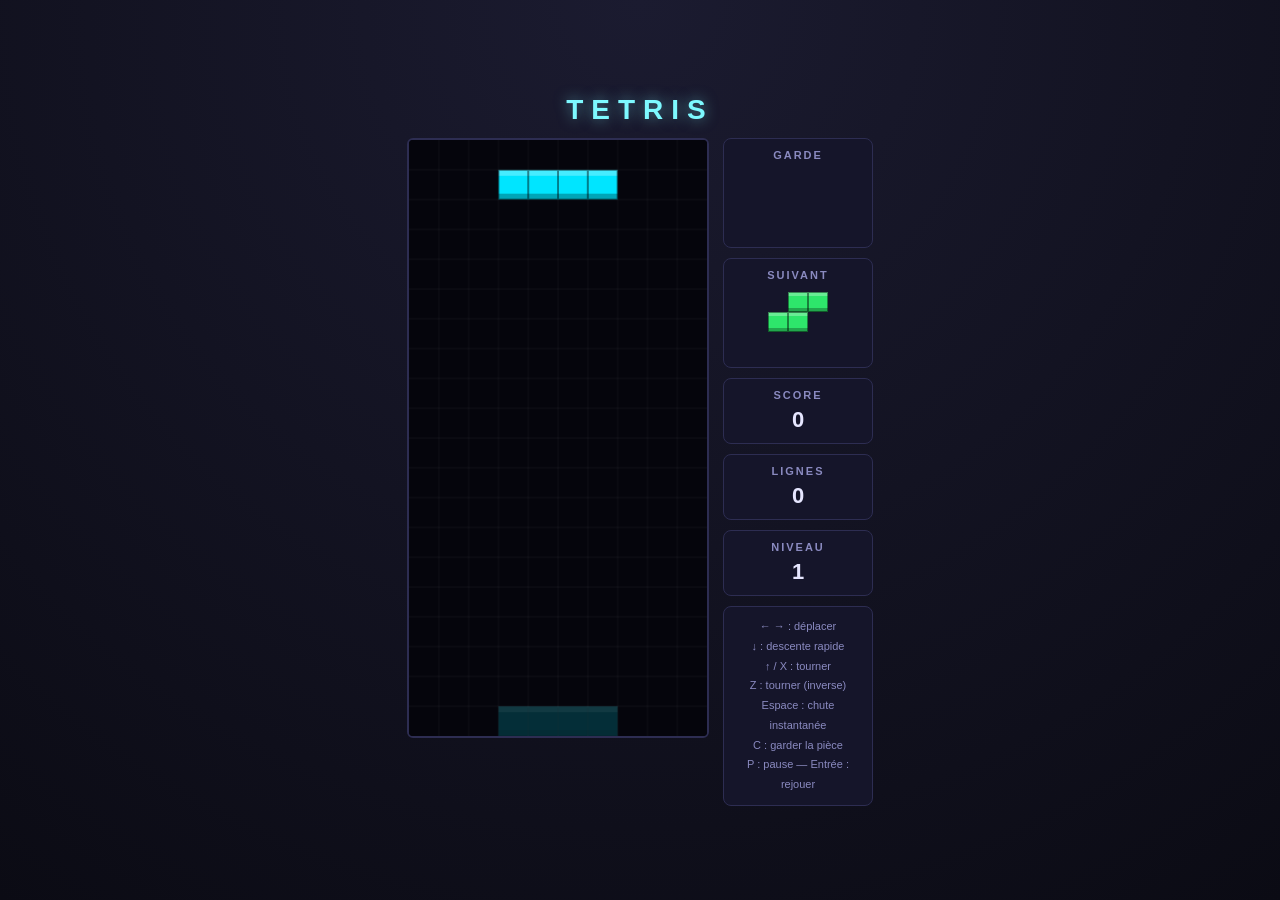
==== index.html @ 2db4d9ca "Ajoute un Tetris en HTML/JavaScript autonome (index.html) - Grille 10x20, 7 tetrominos avec sac alea" ====
<!DOCTYPE html>
<html lang="fr">
<head>
<meta charset="UTF-8">
<meta name="viewport" content="width=device-width, initial-scale=1.0, user-scalable=no">
<title>Tetris</title>
<style>
* { box-sizing: border-box; margin: 0; padding: 0; }
body {
  background: radial-gradient(circle at top, #1b1b30, #0b0b14);
  color: #e6e6ff;
  font-family: "Segoe UI", Arial, sans-serif;
  min-height: 100vh;
  display: flex;
  flex-direction: column;
  align-items: center;
  justify-content: center;
  user-select: none;
  touch-action: manipulation;
}
h1 {
  font-size: 28px;
  letter-spacing: 8px;
  margin-bottom: 12px;
  color: #7df9ff;
  text-shadow: 0 0 14px rgba(125, 249, 255, 0.5);
}
.game { display: flex; gap: 14px; align-items: flex-start; }
.board-wrap { position: relative; }
canvas#board {
  background: #05050c;
  border: 2px solid #2d2d52;
  border-radius: 6px;
  display: block;
  height: min(600px, 82vh);
  width: auto;
}
.overlay {
  position: absolute;
  inset: 0;
  display: none;
  flex-direction: column;
  align-items: center;
  justify-content: center;
  gap: 10px;
  background: rgba(5, 5, 16, 0.85);
  border-radius: 6px;
  text-align: center;
  font-size: 20px;
  font-weight: bold;
}
.overlay.show { display: flex; }
.overlay small { font-size: 13px; font-weight: normal; color: #aaaacc; }
.side { display: flex; flex-direction: column; gap: 10px; width: 150px; }
.panel {
  background: #15152a;
  border: 1px solid #2d2d52;
  border-radius: 8px;
  padding: 10px;
  text-align: center;
}
.panel h2 {
  font-size: 11px;
  text-transform: uppercase;
  letter-spacing: 2px;
  color: #8a8ac0;
  margin-bottom: 6px;
}
.panel .value { font-size: 22px; font-weight: bold; font-variant-numeric: tabular-nums; }
.panel canvas { display: block; margin: 0 auto; }
.hint { font-size: 11px; color: #8a8ac0; line-height: 1.8; }
.touch { display: none; margin-top: 12px; gap: 8px; flex-wrap: wrap; justify-content: center; max-width: 320px; }
.touch button {
  width: 54px;
  height: 54px;
  font-size: 22px;
  background: #1d1d3a;
  color: #e6e6ff;
  border: 1px solid #3a3a66;
  border-radius: 10px;
}
.touch button:active { background: #33336a; }
@media (pointer: coarse) {
  .touch { display: flex; }
  .hint { display: none; }
}
@media (max-width: 560px) {
  .game { gap: 8px; }
  .side { width: 108px; }
  h1 { font-size: 20px; letter-spacing: 5px; }
}
</style>
</head>
<body>
<h1>TETRIS</h1>
<div class="game">
  <div class="board-wrap">
    <canvas id="board" width="300" height="600"></canvas>
    <div class="overlay" id="overlay">
      <div id="overlay-title">PAUSE</div>
      <small id="overlay-sub">Appuie sur P pour reprendre</small>
    </div>
  </div>
  <div class="side">
    <div class="panel"><h2>Garde</h2><canvas id="hold" width="120" height="70"></canvas></div>
    <div class="panel"><h2>Suivant</h2><canvas id="next" width="120" height="70"></canvas></div>
    <div class="panel"><h2>Score</h2><div class="value" id="score">0</div></div>
    <div class="panel"><h2>Lignes</h2><div class="value" id="lines">0</div></div>
    <div class="panel"><h2>Niveau</h2><div class="value" id="level">1</div></div>
    <div class="panel hint">
      &#8592; &#8594; : d&eacute;placer<br>
      &#8595; : descente rapide<br>
      &#8593; / X : tourner<br>
      Z : tourner (inverse)<br>
      Espace : chute instantan&eacute;e<br>
      C : garder la pi&egrave;ce<br>
      P : pause &mdash; Entr&eacute;e : rejouer
    </div>
  </div>
</div>
<div class="touch">
  <button data-key="ArrowLeft" aria-label="Gauche">&#8592;</button>
  <button data-key="ArrowDown" aria-label="Descendre">&#8595;</button>
  <button data-key="ArrowUp" aria-label="Tourner">&#10227;</button>
  <button data-key="Space" aria-label="Chute">&#10515;</button>
  <button data-key="ArrowRight" aria-label="Droite">&#8594;</button>
</div>
<script>
const COLS = 10;
const ROWS = 20;
const BLOCK = 30;

const boardCanvas = document.getElementById('board');
const ctx = boardCanvas.getContext('2d');
const holdCanvas = document.getElementById('hold');
const holdCtx = holdCanvas.getContext('2d');
const nextCanvas = document.getElementById('next');
const nextCtx = nextCanvas.getContext('2d');

const scoreEl = document.getElementById('score');
const linesEl = document.getElementById('lines');
const levelEl = document.getElementById('level');
const overlay = document.getElementById('overlay');
const overlayTitle = document.getElementById('overlay-title');
const overlaySub = document.getElementById('overlay-sub');

const COLORS = {
  I: '#00e5ff',
  J: '#4d7cff',
  L: '#ff9f1c',
  O: '#ffe600',
  S: '#2ee66b',
  T: '#c44dff',
  Z: '#ff4d6d',
};

const SHAPES = {
  I: [[0,0,0,0],[1,1,1,1],[0,0,0,0],[0,0,0,0]],
  J: [[1,0,0],[1,1,1],[0,0,0]],
  L: [[0,0,1],[1,1,1],[0,0,0]],
  O: [[1,1],[1,1]],
  S: [[0,1,1],[1,1,0],[0,0,0]],
  T: [[0,1,0],[1,1,1],[0,0,0]],
  Z: [[1,1,0],[0,1,1],[0,0,0]],
};

let grid;
let current;
let holdType = null;
let canHold = true;
let bag = [];
let score = 0;
let lines = 0;
let level = 1;
let gameOver = false;
let paused = false;
let dropCounter = 0;
let lastTime = 0;
let softDrop = false;

function newGrid() {
  return Array.from({ length: ROWS }, () => Array(COLS).fill(null));
}

function refillBag() {
  bag = Object.keys(SHAPES);
  for (let i = bag.length - 1; i > 0; i--) {
    const j = Math.floor(Math.random() * (i + 1));
    [bag[i], bag[j]] = [bag[j], bag[i]];
  }
}

function nextType() {
  if (bag.length === 0) refillBag();
  return bag.pop();
}

function peekNext() {
  if (bag.length === 0) refillBag();
  return bag[bag.length - 1];
}

function makePiece(type) {
  const matrix = SHAPES[type].map(row => row.slice());
  return {
    type,
    matrix,
    x: Math.floor((COLS - matrix[0].length) / 2),
    y: type === 'I' ? -1 : 0,
  };
}

function collides(matrix, px, py) {
  for (let y = 0; y < matrix.length; y++) {
    for (let x = 0; x < matrix[y].length; x++) {
      if (!matrix[y][x]) continue;
      const bx = px + x;
      const by = py + y;
      if (bx < 0 || bx >= COLS || by >= ROWS) return true;
      if (by >= 0 && grid[by][bx]) return true;
    }
  }
  return false;
}

function merge() {
  current.matrix.forEach((row, y) => {
    row.forEach((v, x) => {
      if (v && current.y + y >= 0) grid[current.y + y][current.x + x] = current.type;
    });
  });
}

function clearLines() {
  let cleared = 0;
  for (let y = ROWS - 1; y >= 0; y--) {
    if (grid[y].every(cell => cell)) {
      grid.splice(y, 1);
      grid.unshift(Array(COLS).fill(null));
      cleared++;
      y++;
    }
  }
  if (cleared > 0) {
    score += [0, 100, 300, 500, 800][cleared] * level;
    lines += cleared;
    level = Math.floor(lines / 10) + 1;
    updateHud();
  }
}

function rotateMatrix(matrix, dir) {
  const n = matrix.length;
  const res = Array.from({ length: n }, () => Array(n).fill(0));
  for (let y = 0; y < n; y++) {
    for (let x = 0; x < n; x++) {
      if (dir > 0) res[x][n - 1 - y] = matrix[y][x];
      else res[n - 1 - x][y] = matrix[y][x];
    }
  }
  return res;
}

function tryRotate(dir) {
  if (gameOver || paused) return;
  const rotated = rotateMatrix(current.matrix, dir);
  for (const dx of [0, -1, 1, -2, 2]) {
    for (const dy of [0, -1]) {
      if (!collides(rotated, current.x + dx, current.y + dy)) {
        current.matrix = rotated;
        current.x += dx;
        current.y += dy;
        return;
      }
    }
  }
}

function move(dx) {
  if (gameOver || paused) return;
  if (!collides(current.matrix, current.x + dx, current.y)) current.x += dx;
}

function drop() {
  if (!collides(current.matrix, current.x, current.y + 1)) {
    current.y++;
    if (softDrop) {
      score += 1;
      updateHud();
    }
  } else {
    lockPiece();
  }
  dropCounter = 0;
}

function hardDrop() {
  if (gameOver || paused) return;
  let dist = 0;
  while (!collides(current.matrix, current.x, current.y + 1)) {
    current.y++;
    dist++;
  }
  score += dist * 2;
  updateHud();
  lockPiece();
  dropCounter = 0;
}

function lockPiece() {
  merge();
  clearLines();
  spawn();
  canHold = true;
}

function spawn() {
  current = makePiece(nextType());
  if (collides(current.matrix, current.x, current.y)) endGame();
}

function endGame() {
  gameOver = true;
  showOverlay('PARTIE TERMIN\u00c9E', 'Appuie sur Entr\u00e9e pour rejouer');
}

function hold() {
  if (gameOver || paused || !canHold) return;
  const t = current.type;
  if (holdType) {
    current = makePiece(holdType);
    if (collides(current.matrix, current.x, current.y)) {
      endGame();
      drawHold();
      return;
    }
  } else {
    spawn();
  }
  holdType = t;
  canHold = false;
  drawHold();
}

function getInterval() {
  return Math.max(70, 900 * Math.pow(0.82, level - 1));
}

function updateHud() {
  scoreEl.textContent = score;
  linesEl.textContent = lines;
  levelEl.textContent = level;
}

function showOverlay(title, sub) {
  overlayTitle.textContent = title;
  overlaySub.textContent = sub;
  overlay.classList.add('show');
}

function hideOverlay() {
  overlay.classList.remove('show');
}

function togglePause() {
  if (gameOver) return;
  paused = !paused;
  if (paused) showOverlay('PAUSE', 'Appuie sur P pour reprendre');
  else hideOverlay();
}

function restart() {
  grid = newGrid();
  score = 0;
  lines = 0;
  level = 1;
  gameOver = false;
  paused = false;
  holdType = null;
  canHold = true;
  bag = [];
  dropCounter = 0;
  refillBag();
  spawn();
  updateHud();
  hideOverlay();
  drawHold();
}

function drawBlock(context, x, y, size, color, alpha) {
  context.globalAlpha = alpha === undefined ? 1 : alpha;
  context.fillStyle = color;
  context.fillRect(x * size, y * size, size, size);
  context.fillStyle = 'rgba(255,255,255,0.28)';
  context.fillRect(x * size, y * size, size, size / 5);
  context.fillStyle = 'rgba(0,0,0,0.28)';
  context.fillRect(x * size, (y + 1) * size - size / 5, size, size / 5);
  context.strokeStyle = 'rgba(0,0,0,0.45)';
  context.strokeRect(x * size + 0.5, y * size + 0.5, size - 1, size - 1);
  context.globalAlpha = 1;
}

function draw() {
  ctx.fillStyle = '#05050c';
  ctx.fillRect(0, 0, boardCanvas.width, boardCanvas.height);
  ctx.strokeStyle = 'rgba(255,255,255,0.05)';
  for (let x = 1; x < COLS; x++) {
    ctx.beginPath();
    ctx.moveTo(x * BLOCK, 0);
    ctx.lineTo(x * BLOCK, ROWS * BLOCK);
    ctx.stroke();
  }
  for (let y = 1; y < ROWS; y++) {
    ctx.beginPath();
    ctx.moveTo(0, y * BLOCK);
    ctx.lineTo(COLS * BLOCK, y * BLOCK);
    ctx.stroke();
  }
  grid.forEach((row, y) => {
    row.forEach((cell, x) => {
      if (cell) drawBlock(ctx, x, y, BLOCK, COLORS[cell]);
    });
  });
  if (current && !gameOver) {
    let ghostY = current.y;
    while (!collides(current.matrix, current.x, ghostY + 1)) ghostY++;
    current.matrix.forEach((row, y) => {
      row.forEach((v, x) => {
        if (v && ghostY + y >= 0) drawBlock(ctx, current.x + x, ghostY + y, BLOCK, COLORS[current.type], 0.18);
      });
    });
    current.matrix.forEach((row, y) => {
      row.forEach((v, x) => {
        if (v && current.y + y >= 0) drawBlock(ctx, current.x + x, current.y + y, BLOCK, COLORS[current.type]);
      });
    });
  }
}

function drawPreview(context, type, alpha) {
  context.clearRect(0, 0, context.canvas.width, context.canvas.height);
  if (!type) return;
  const matrix = SHAPES[type];
  const size = 20;
  const w = matrix[0].length;
  const h = matrix.length;
  const ox = (context.canvas.width / size - w) / 2;
  const oy = (context.canvas.height / size - h) / 2;
  matrix.forEach((row, y) => {
    row.forEach((v, x) => {
      if (v) drawBlock(context, x + ox, y + oy, size, COLORS[type], alpha);
    });
  });
}

function drawNext() {
  drawPreview(nextCtx, peekNext(), 1);
}

function drawHold() {
  drawPreview(holdCtx, holdType, canHold ? 1 : 0.35);
}

function update(time) {
  if (time === undefined) time = 0;
  const delta = time - lastTime;
  lastTime = time;
  if (!paused && !gameOver) {
    dropCounter += delta;
    const interval = softDrop ? 45 : getInterval();
    if (dropCounter >= interval) drop();
  }
  draw();
  drawNext();
  requestAnimationFrame(update);
}

let dasDir = 0;
let dasTimeout = null;
let arrInterval = null;

function startDas(dir) {
  move(dir);
  dasDir = dir;
  clearTimeout(dasTimeout);
  clearInterval(arrInterval);
  dasTimeout = setTimeout(() => {
    arrInterval = setInterval(() => move(dasDir), 45);
  }, 160);
}

function stopDas(dir) {
  if (dasDir === dir) {
    dasDir = 0;
    clearTimeout(dasTimeout);
    clearInterval(arrInterval);
  }
}

document.addEventListener('keydown', (e) => {
  if (['ArrowLeft', 'ArrowRight', 'ArrowDown', 'ArrowUp', 'Space'].includes(e.key)) e.preventDefault();
  if (e.repeat) return;
  if (gameOver) {
    if (e.key === 'Enter') restart();
    return;
  }
  switch (e.key) {
    case 'ArrowLeft': startDas(-1); break;
    case 'ArrowRight': startDas(1); break;
    case 'ArrowDown': softDrop = true; break;
    case 'ArrowUp':
    case 'x':
    case 'X': tryRotate(1); break;
    case 'z':
    case 'Z': tryRotate(-1); break;
    case ' ': hardDrop(); break;
    case 'c':
    case 'C': hold(); break;
    case 'p':
    case 'P': togglePause(); break;
    case 'Enter': restart(); break;
  }
});

document.addEventListener('keyup', (e) => {
  if (e.key === 'ArrowLeft') stopDas(-1);
  if (e.key === 'ArrowRight') stopDas(1);
  if (e.key === 'ArrowDown') softDrop = false;
});

document.querySelectorAll('.touch button').forEach((btn) => {
  const key = btn.dataset.key;
  const press = (e) => {
    if (e) e.preventDefault();
    document.dispatchEvent(new KeyboardEvent('keydown', { key }));
  };
  const release = (e) => {
    if (e) e.preventDefault();
    document.dispatchEvent(new KeyboardEvent('keyup', { key }));
  };
  btn.addEventListener('touchstart', press, { passive: false });
  btn.addEventListener('touchend', release, { passive: false });
  btn.addEventListener('touchcancel', release, { passive: false });
  btn.addEventListener('mousedown', press);
  btn.addEventListener('mouseup', release);
  btn.addEventListener('mouseleave', release);
});

grid = newGrid();
refillBag();
spawn();
updateHud();
drawHold();
requestAnimationFrame(update);
</script>
</body>
</html>
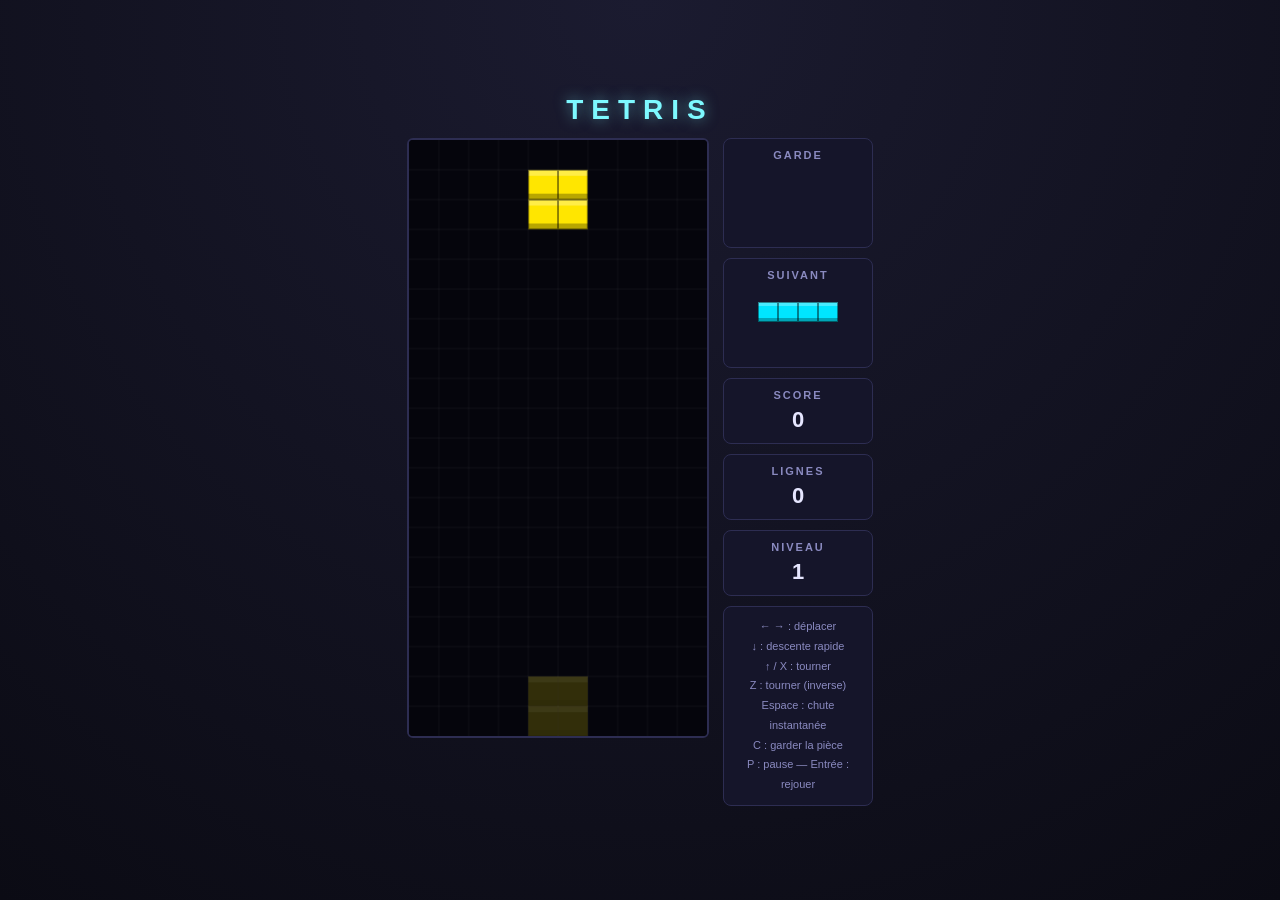
==== commit d7b2f216: "Support tactile gestuel : glisse gauche/droite = déplacer, tap = tourner, flick bas = chute instanta" ====
--- a/index.html
+++ b/index.html
@@ -546,6 +546,41 @@
   btn.addEventListener('mouseleave', release);
 });
 
+const touchCapable = (window.matchMedia && matchMedia('(pointer: coarse)').matches) || 'ontouchstart' in window || navigator.maxTouchPoints > 0;
+if (touchCapable) (document.getElementById('tetris-game') || document.body).classList.add('touch-on');
+
+let touchStart = null;
+boardCanvas.addEventListener('touchstart', (e) => {
+  if (gameOver || paused) return;
+  const t = e.changedTouches[0];
+  touchStart = { x: t.clientX, y: t.clientY, t: performance.now(), lastX: t.clientX, lastY: t.clientY };
+}, { passive: true });
+boardCanvas.addEventListener('touchmove', (e) => {
+  if (!touchStart || gameOver || paused) return;
+  e.preventDefault();
+  const t = e.changedTouches[0];
+  if (Math.abs(t.clientX - touchStart.lastX) >= BLOCK) {
+    move(t.clientX > touchStart.lastX ? 1 : -1);
+    touchStart.lastX = t.clientX;
+  }
+  if (t.clientY - touchStart.lastY >= BLOCK) {
+    softDrop = true;
+    drop();
+    softDrop = false;
+    touchStart.lastY = t.clientY;
+  }
+}, { passive: false });
+boardCanvas.addEventListener('touchend', (e) => {
+  if (!touchStart) return;
+  const dt = performance.now() - touchStart.t;
+  const t = e.changedTouches[0];
+  const dx = Math.abs(t.clientX - touchStart.x);
+  const dy = t.clientY - touchStart.y;
+  if (dx < 12 && Math.abs(dy) < 12 && dt < 300) tryRotate(1);
+  else if (dy > 60 && dt < 250) hardDrop();
+  touchStart = null;
+}, { passive: true });
+
 grid = newGrid();
 refillBag();
 spawn();
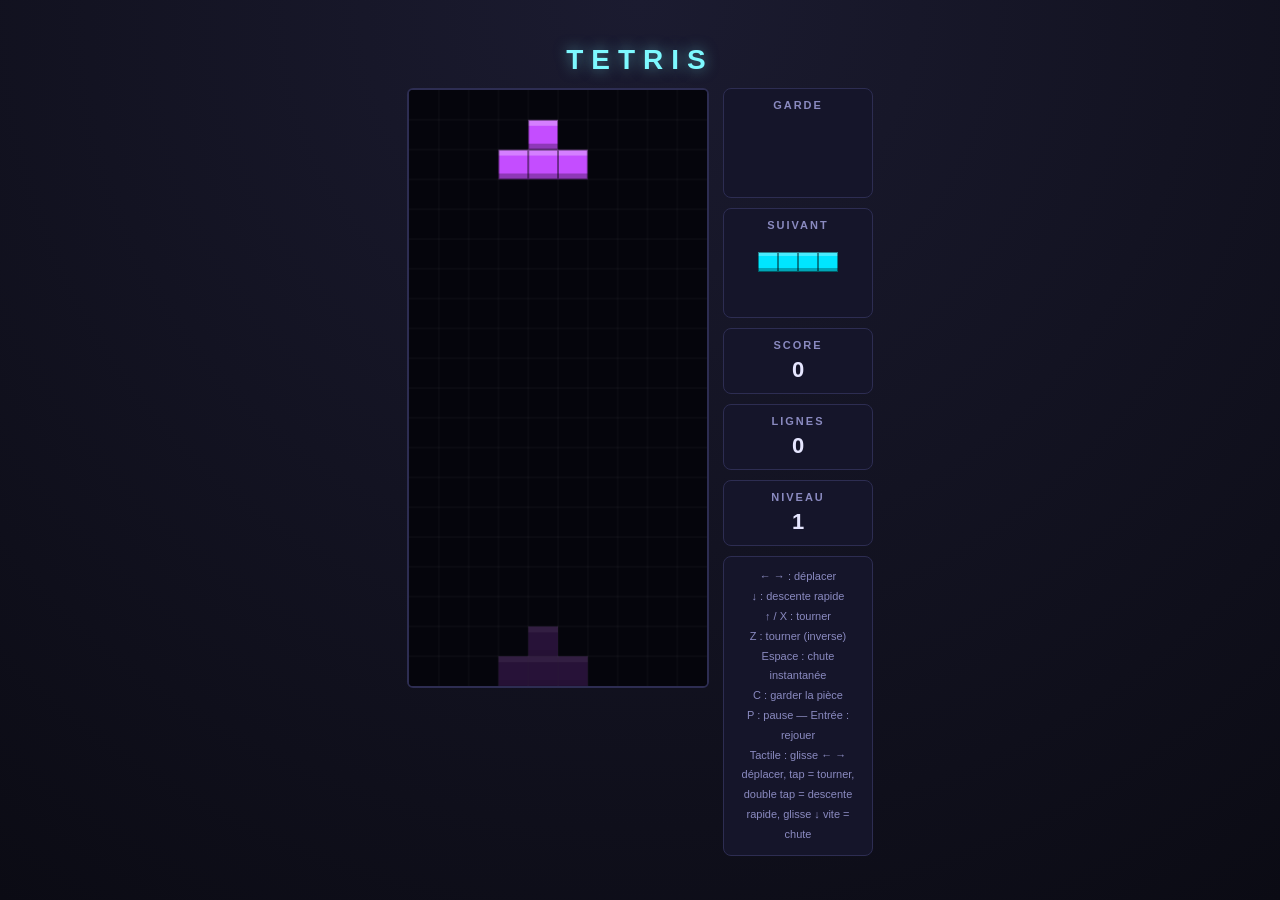
==== commit 38ae4083: "Double tap rapide = descente rapide (simple tap = rotation conservé) - touchend : 2 taps < 300ms -> " ====
--- a/index.html
+++ b/index.html
@@ -29,6 +29,7 @@
 .board-wrap { position: relative; }
 canvas#board {
   background: #05050c;
+  touch-action: none;
   border: 2px solid #2d2d52;
   border-radius: 6px;
   display: block;
@@ -84,6 +85,8 @@
   .touch { display: flex; }
   .hint { display: none; }
 }
+body.touch-on .touch { display: flex; }
+body.touch-on .hint { display: none; }
 @media (max-width: 560px) {
   .game { gap: 8px; }
   .side { width: 108px; }
@@ -114,7 +117,8 @@
       Z : tourner (inverse)<br>
       Espace : chute instantan&eacute;e<br>
       C : garder la pi&egrave;ce<br>
-      P : pause &mdash; Entr&eacute;e : rejouer
+      P : pause &mdash; Entr&eacute;e : rejouer<br>
+      Tactile : glisse &#8592; &#8594; d&eacute;placer, tap = tourner, double tap = descente rapide, glisse &#8595; vite = chute
     </div>
   </div>
 </div>
@@ -550,6 +554,7 @@
 if (touchCapable) (document.getElementById('tetris-game') || document.body).classList.add('touch-on');
 
 let touchStart = null;
+let lastTap = -Infinity;
 boardCanvas.addEventListener('touchstart', (e) => {
   if (gameOver || paused) return;
   const t = e.changedTouches[0];
@@ -576,7 +581,18 @@
   const t = e.changedTouches[0];
   const dx = Math.abs(t.clientX - touchStart.x);
   const dy = t.clientY - touchStart.y;
-  if (dx < 12 && Math.abs(dy) < 12 && dt < 300) tryRotate(1);
+  if (dx < 12 && Math.abs(dy) < 12 && dt < 300) {
+    const now = performance.now();
+    if (now - lastTap < 300) {
+      softDrop = true;
+      drop();
+      softDrop = false;
+      lastTap = -Infinity;
+    } else {
+      tryRotate(1);
+      lastTap = now;
+    }
+  }
   else if (dy > 60 && dt < 250) hardDrop();
   touchStart = null;
 }, { passive: true });
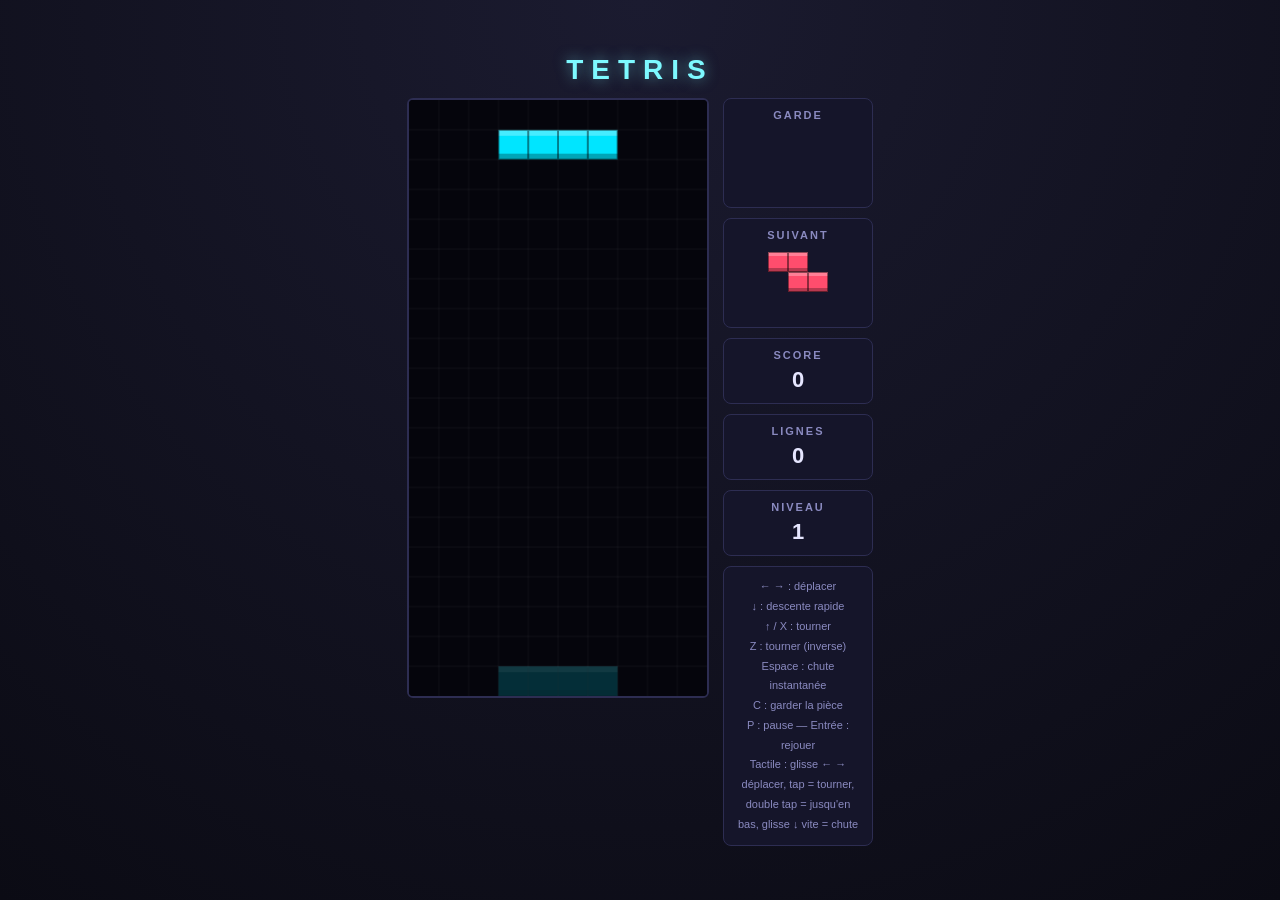
==== commit 79b51e93: "Double tap rapide = la pièce descend jusqu'en bas (hard drop) - le tap simple reste la rotation ; do" ====
--- a/index.html
+++ b/index.html
@@ -118,7 +118,7 @@
       Espace : chute instantan&eacute;e<br>
       C : garder la pi&egrave;ce<br>
       P : pause &mdash; Entr&eacute;e : rejouer<br>
-      Tactile : glisse &#8592; &#8594; d&eacute;placer, tap = tourner, double tap = descente rapide, glisse &#8595; vite = chute
+      Tactile : glisse &#8592; &#8594; d&eacute;placer, tap = tourner, double tap = jusqu'en bas, glisse &#8595; vite = chute
     </div>
   </div>
 </div>
@@ -584,9 +584,7 @@
   if (dx < 12 && Math.abs(dy) < 12 && dt < 300) {
     const now = performance.now();
     if (now - lastTap < 300) {
-      softDrop = true;
-      drop();
-      softDrop = false;
+      hardDrop();
       lastTap = -Infinity;
     } else {
       tryRotate(1);
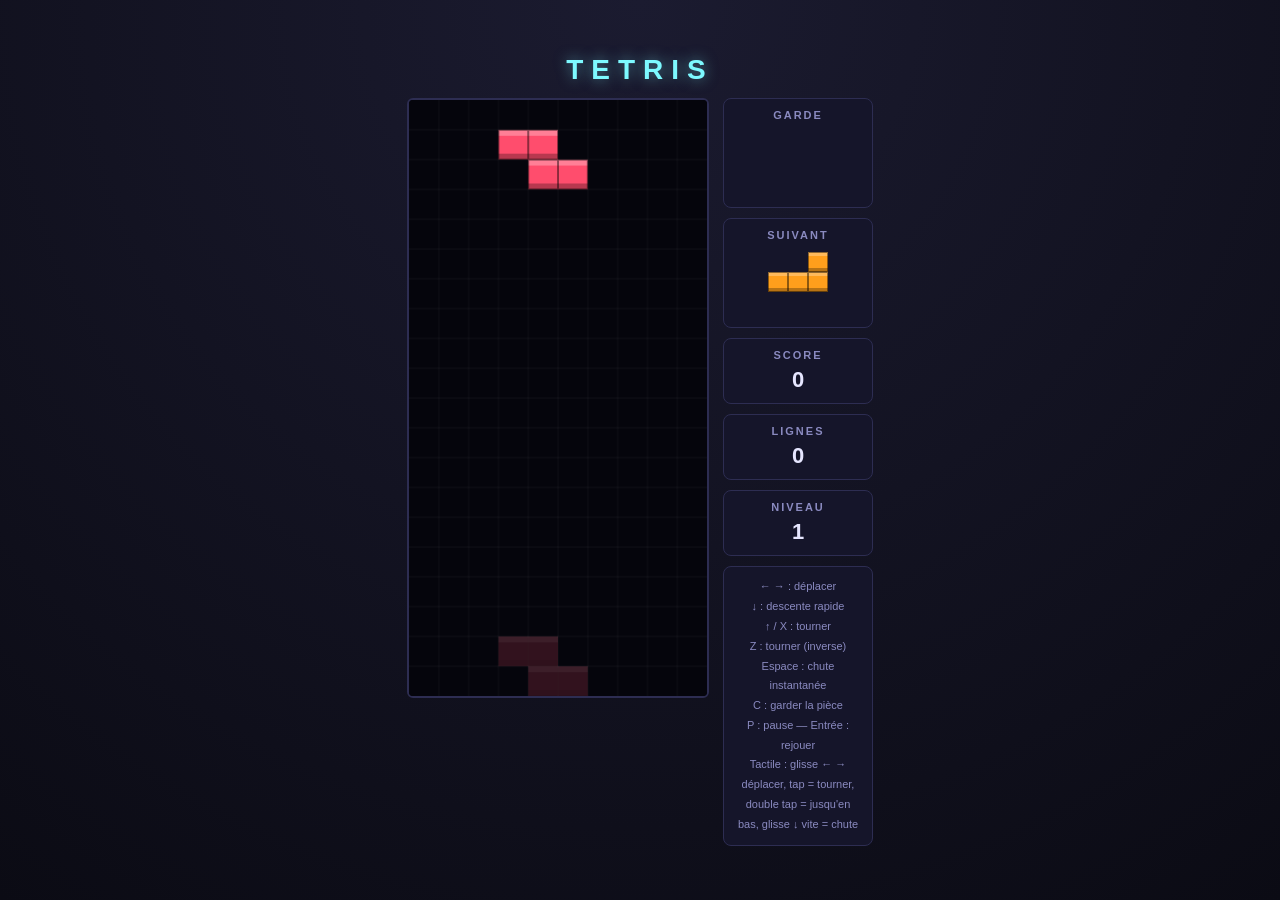
==== commit 304ca6ba: "Timer entre tap simple et double tap : la rotation n'est exécutée qu'après 300ms ; un 2e tap avant a" ====
--- a/index.html
+++ b/index.html
@@ -555,6 +555,7 @@
 
 let touchStart = null;
 let lastTap = -Infinity;
+let tapTimer = null;
 boardCanvas.addEventListener('touchstart', (e) => {
   if (gameOver || paused) return;
   const t = e.changedTouches[0];
@@ -584,11 +585,17 @@
   if (dx < 12 && Math.abs(dy) < 12 && dt < 300) {
     const now = performance.now();
     if (now - lastTap < 300) {
+      clearTimeout(tapTimer);
+      tapTimer = null;
       hardDrop();
       lastTap = -Infinity;
     } else {
-      tryRotate(1);
       lastTap = now;
+      clearTimeout(tapTimer);
+      tapTimer = setTimeout(() => {
+        tapTimer = null;
+        tryRotate(1);
+      }, 300);
     }
   }
   else if (dy > 60 && dt < 250) hardDrop();
